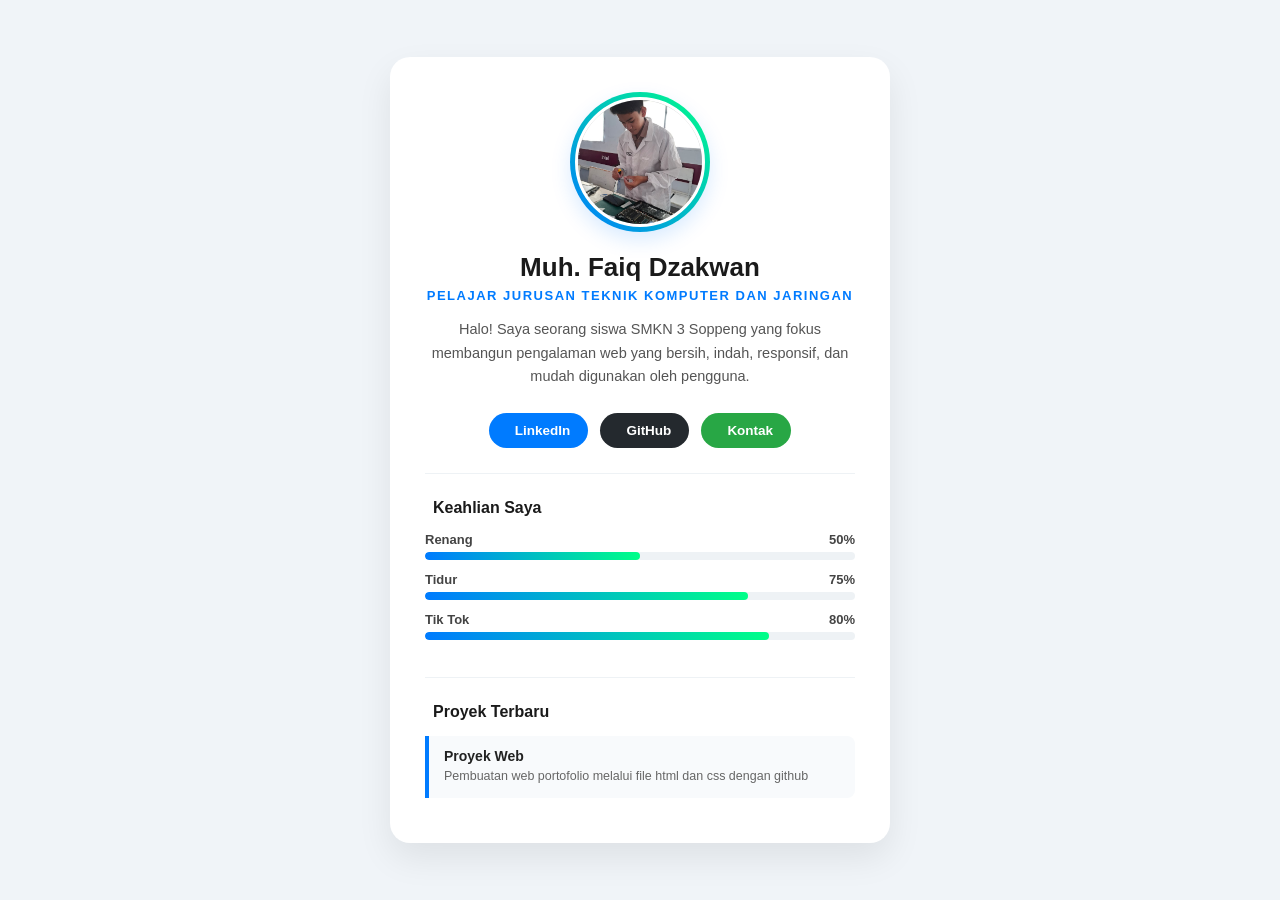
==== index (6).html @ aa5be8f1 "Add files via upload" ====
<!DOCTYPE html>
<html lang="id">
<head>
    <meta charset="UTF-8">
    <meta name="viewport" content="width=device-width, initial-scale=1.0">
    <title>Muh. Faiq Dzakwan</title>
    <!-- Menghubungkan file CSS external -->
    <link rel="stylesheet" href="style (1).css">
    <!-- Menghubungkan library ikon gratis (Font Awesome) -->
    <link rel="stylesheet" href="https://cloudflare.com">
</head>
<body>

    <div class="card">
        <!-- 1. Foto Profil dengan Bingkai Efek Gradasi -->
        <div class="profile-frame">
            <img src="faiq.jpeg" alt="Foto Profil" class="profile-img">
        </div>

        <!-- 2. Identitas Diri -->
        <h1>Muh. Faiq Dzakwan</h1>
        <p class="role">Pelajar jurusan Teknik Komputer dan Jaringan</p>
        <p class="bio">Halo! Saya seorang siswa SMKN 3 Soppeng yang fokus membangun pengalaman web yang bersih, indah, responsif, dan mudah digunakan oleh pengguna.</p>

        <!-- 3. Tombol Sosial Media & Kontak -->
        <div class="social-links">
            <a href="#" class="btn btn-primary"><i class="fab fa-linkedin"></i> LinkedIn</a>
            <a href="#" class="btn btn-dark"><i class="fab fa-github"></i> GitHub</a>
            <a href="#" class="btn btn-success"><i class="fab fa-whatsapp"></i> Kontak</a>
        </div>


        <hr class="divider">

        <!-- 5. Bagian Keahlian (Skills) -->
        <div class="section">
            <h2 class="section-title"><i class="fas fa-laptop-code"></i> Keahlian Saya</h2>
            
            <div class="skill-item">
                <div class="skill-info">
                    <span>Renang</span>
                    <span>50%</span>
                </div>
                <div class="skill-bar"><div class="skill-per" style="width: 50%;"></div></div>
            </div>

            <div class="skill-item">
                <div class="skill-info">
                    <span>Tidur</span>
                    <span>75%</span>
                </div>
                <div class="skill-bar"><div class="skill-per" style="width: 75%;"></div></div>
            </div>

            <div class="skill-item">
                <div class="skill-info">
                    <span>Tik Tok</span>
                    <span>80%</span>
                </div>
                <div class="skill-bar"><div class="skill-per" style="width: 80%;"></div></div>
            </div>
        </div>

        <hr class="divider">

        <!-- 6. Bagian Pengalaman Terakhir / Proyek Unggulan -->
        <div class="section">
            <h2 class="section-title"><i class="fas fa-briefcase"></i> Proyek Terbaru</h2>
            <div class="project-box">
                <h4>Proyek Web</h4>
                <p>Pembuatan web portofolio melalui file html dan css dengan github</p>
            </div>
        </div>

    </div>

</body>
</html>
---- style (1).css ----
/* ==========================================
   RESET & DASAR
   ========================================== */
* {
    margin: 0;
    padding: 0;
    box-sizing: border-box;
    font-family: 'Segoe UI', Tahoma, Geneva, Verdana, sans-serif;
}

body {
    background-color: #f0f4f8;
    color: #333;
    display: flex;
    justify-content: center;
    align-items: center;
    min-height: 100vh;
    padding: 40px 20px;
}

/* ==========================================
   KARTU PORTOFOLIO UTAMA
   ========================================== */
.card {
    background: #ffffff;
    max-width: 500px;
    width: 100%;
    border-radius: 20px;
    box-shadow: 0 15px 35px rgba(0,0,0,0.08);
    padding: 35px;
    display: flex;
    flex-direction: column;
}

/* ==========================================
   BORDER FOTO PROFIL
   ========================================== */
.profile-frame {
    position: relative;
    width: 140px;
    height: 140px;
    margin: 0 auto 20px;
    border-radius: 50%;
    background: linear-gradient(45deg, #007bff, #00ff88);
    padding: 5px; 
    box-shadow: 0 8px 20px rgba(0, 123, 255, 0.15);
    transition: transform 0.3s ease;
}

.profile-frame:hover {
    transform: scale(1.05) rotate(3deg);
}

.profile-img {
    width: 100%;
    height: 100%;
    object-fit: cover;
    border-radius: 50%;
    background-color: #ccc;
    border: 3px solid #ffffff; 
}

/* ==========================================
   TEKS UTAMA
   ========================================== */
h1 {
    font-size: 26px;
    color: #1a1a1a;
    margin-bottom: 5px;
    text-align: center;
}

.role {
    font-size: 13px;
    color: #007bff;
    font-weight: 700;
    text-transform: uppercase;
    letter-spacing: 1.5px;
    margin-bottom: 15px;
    text-align: center;
}

.bio {
    font-size: 14.5px;
    color: #555;
    line-height: 1.6;
    margin-bottom: 25px;
    text-align: center;
}

/* ==========================================
   TOMBOL SOSIAL MEDIA
   ========================================== */
.social-links {
    display: flex;
    justify-content: center;
    gap: 12px;
    flex-wrap: wrap;
}

.btn {
    text-decoration: none;
    color: #fff;
    padding: 10px 18px;
    border-radius: 30px;
    font-size: 13.5px;
    font-weight: 600;
    transition: all 0.3s ease;
    display: inline-flex;
    align-items: center;
    gap: 8px;
}

.btn:hover {
    transform: translateY(-2px);
    box-shadow: 0 5px 12px rgba(0,0,0,0.1);
}

.btn-primary { background-color: #007bff; }
.btn-dark { background-color: #24292e; }
.btn-success { background-color: #28a745; }

/* Garis Pembatas Elemen */
.divider {
    border: 0;
    height: 1px;
    background: #eef2f5;
    margin: 25px 0;
}

/* ==========================================
   BAGIAN STATISTIK / PENCAPAIAN
   ========================================== */
.stats-container {
    display: flex;
    justify-content: space-around;
    text-align: center;
}

.stat-box h3 {
    font-size: 20px;
    color: #1a1a1a;
}

.stat-box p {
    font-size: 12px;
    color: #777;
    margin-top: 3px;
}

/* ==========================================
   BAGIAN LAYANAN / SKILLS / PROYEK
   ========================================== */
.section {
    width: 100%;
}

.section-title {
    font-size: 16px;
    color: #1a1a1a;
    margin-bottom: 15px;
    display: flex;
    align-items: center;
    gap: 8px;
}

/* Desain Progress Bar Keahlian */
.skill-item {
    margin-bottom: 12px;
}

.skill-info {
    display: flex;
    justify-content: space-between;
    font-size: 13px;
    font-weight: 600;
    color: #444;
    margin-bottom: 5px;
}

.skill-bar {
    width: 100%;
    height: 8px;
    background-color: #eef2f5;
    border-radius: 5px;
    overflow: hidden;
}

.skill-per {
    height: 100%;
    background: linear-gradient(90deg, #007bff, #00ff88);
    border-radius: 5px;
}

/* Desain Kotak Proyek */
.project-box {
    background-color: #f8fafc;
    border-left: 4px solid #007bff;
    padding: 12px 15px;
    border-radius: 0 8px 8px 0;
    margin-bottom: 10px;
}

.project-box h4 {
    font-size: 14px;
    color: #222;
    margin-bottom: 4px;
}

.project-box p {
    font-size: 12.5px;
    color: #666;
    line-height: 1.4;
}
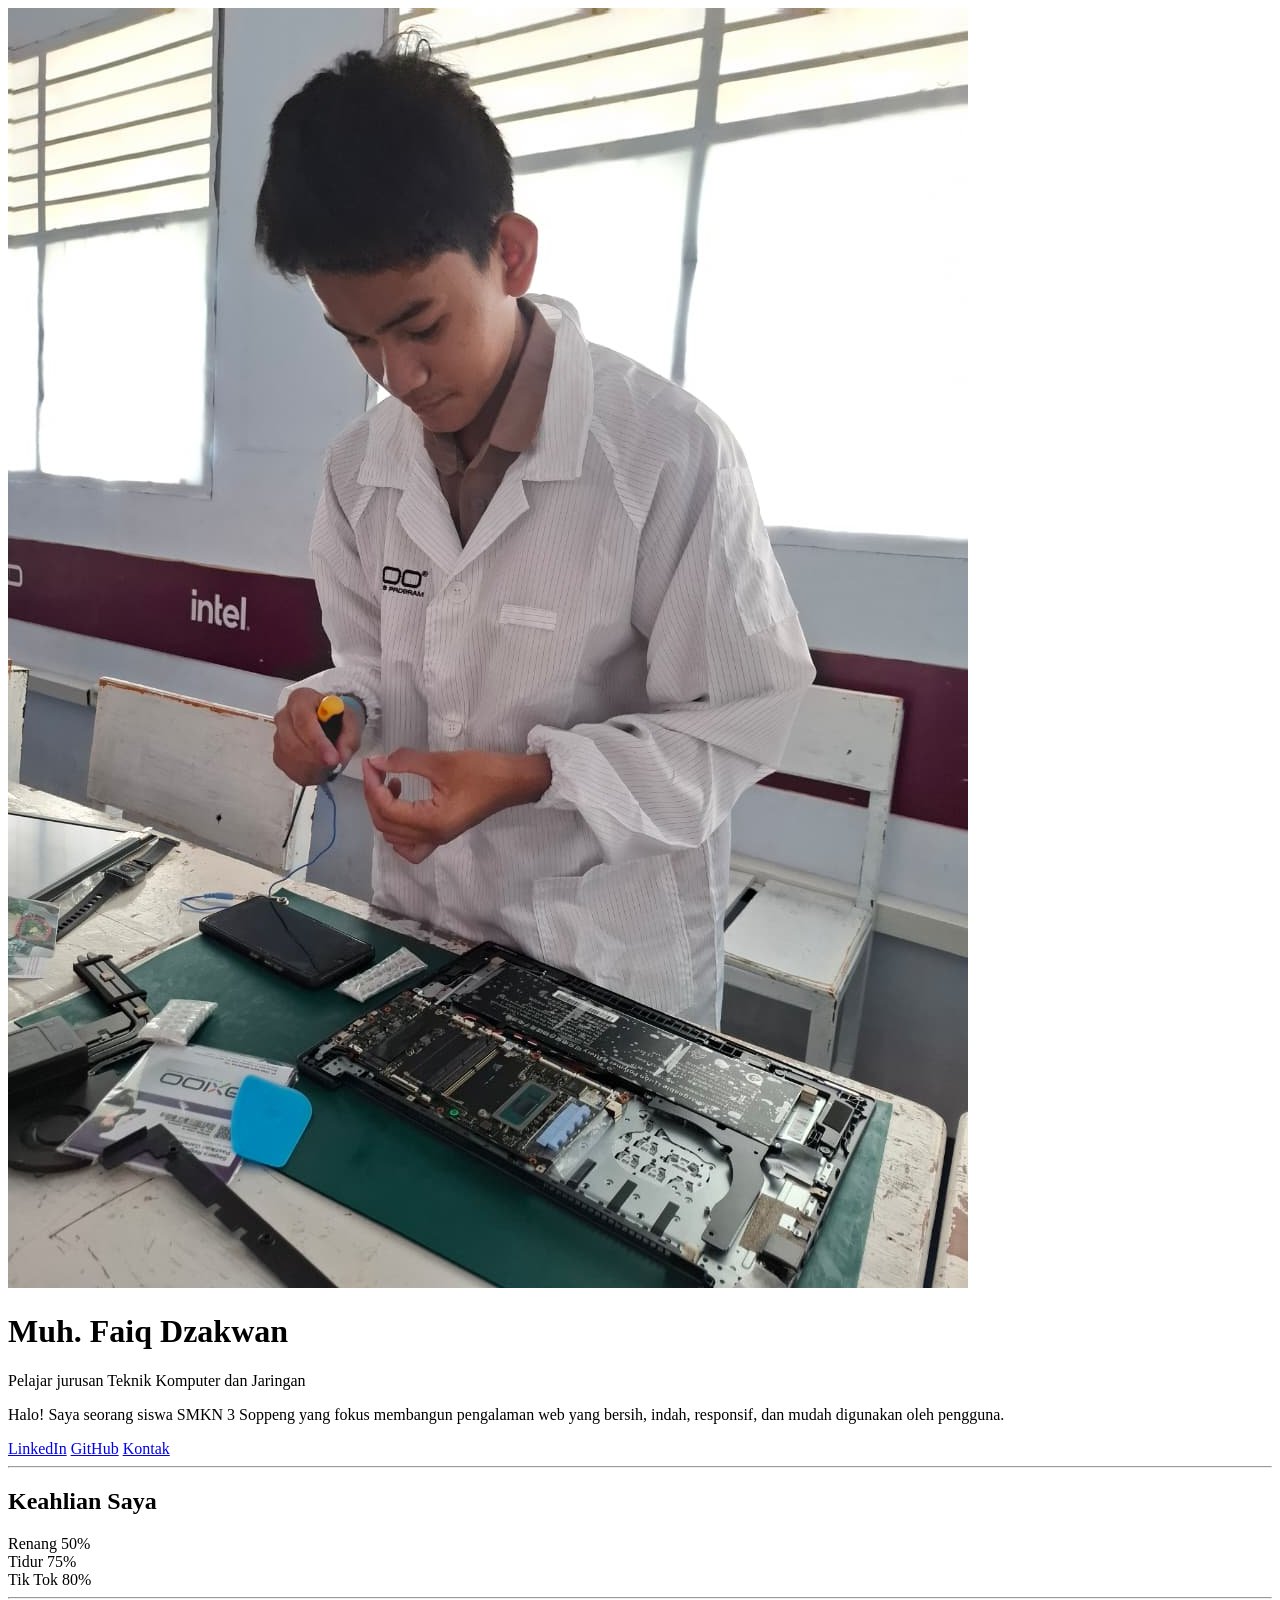
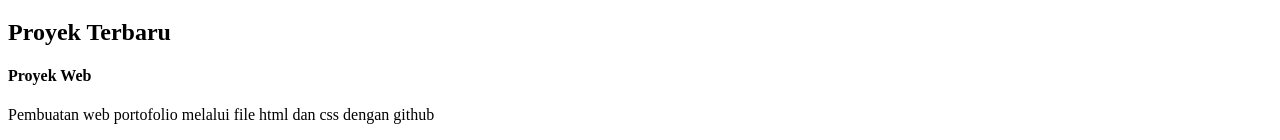
==== commit 178e26bf: "Fix CSS link and update HTML structure Updated the CSS file link and corrected HTML structure." ====
--- a/index (6).html
+++ b/index (6).html
@@ -5,7 +5,7 @@
     <meta name="viewport" content="width=device-width, initial-scale=1.0">
     <title>Muh. Faiq Dzakwan</title>
     <!-- Menghubungkan file CSS external -->
-    <link rel="stylesheet" href="style (1).css">
+    <link rel="stylesheet" href="faiq.css">
     <!-- Menghubungkan library ikon gratis (Font Awesome) -->
     <link rel="stylesheet" href="https://cloudflare.com">
 </head>
